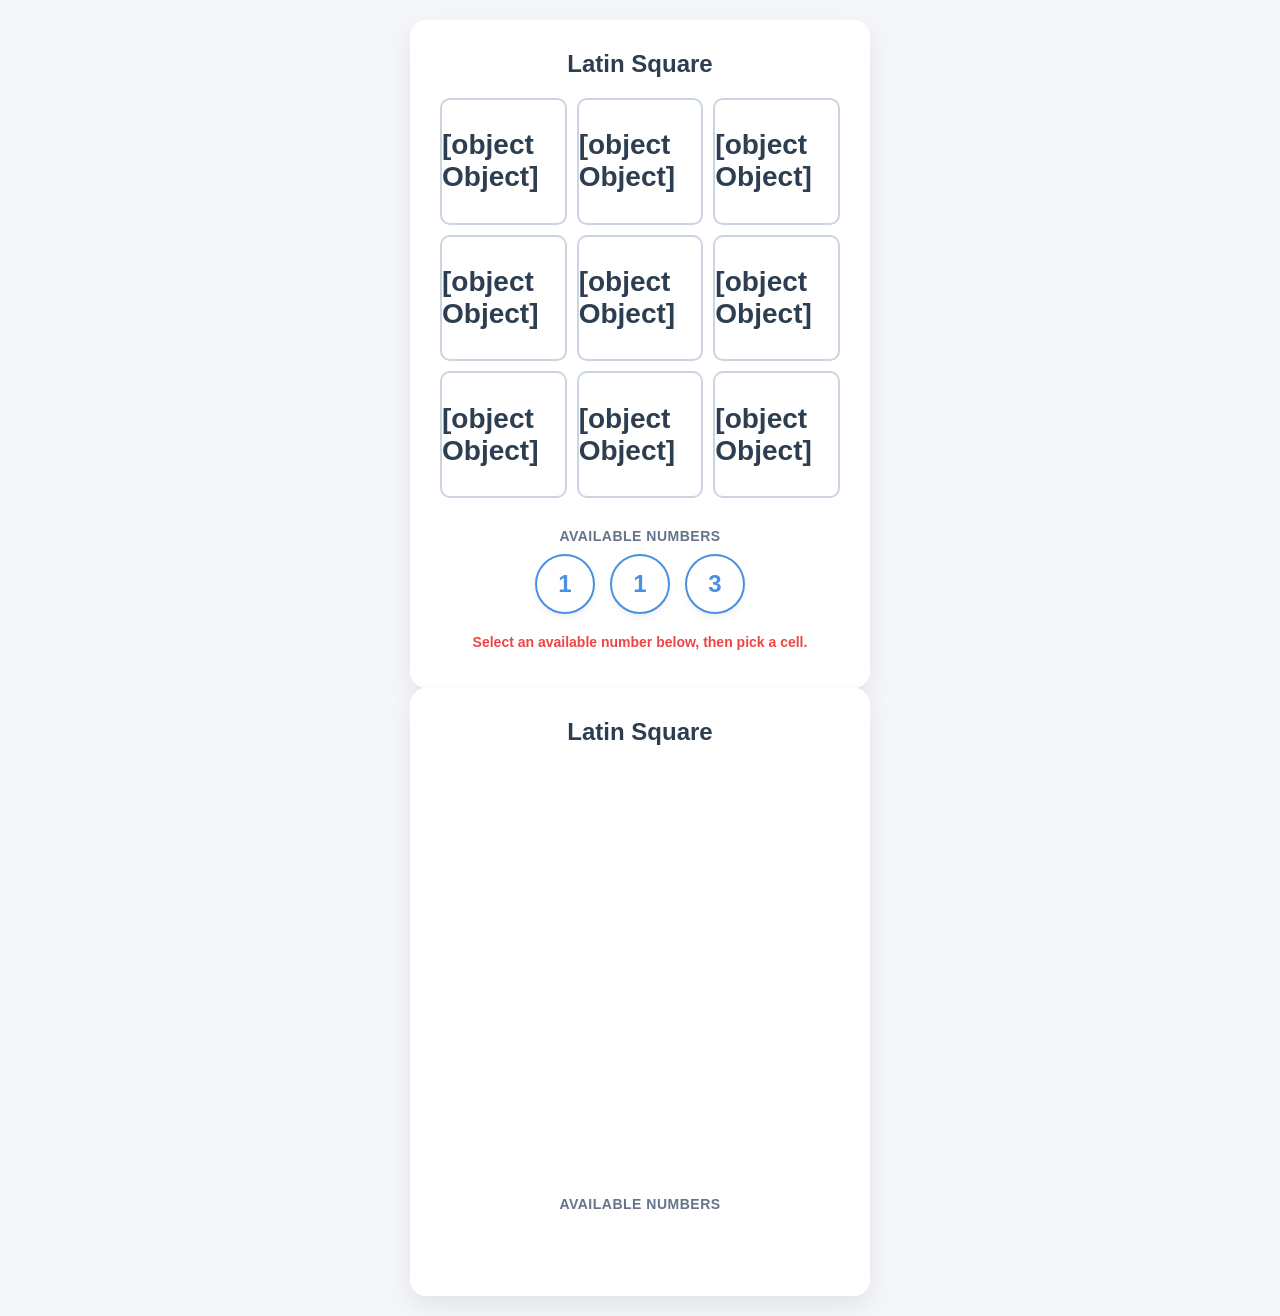
==== index.html @ 62bccc88 "Add files via upload" ====
<!-- V1 THIS ONLY GOES WITH latinSquare.JS AND HAD SOME BUGS DUE TO UI IMPLEMENTATION-->
 <!DOCTYPE html>
<html lang="en">
<head>
    <meta charset="UTF-8">
    <meta name="viewport" content="width=device-width, initial-scale=1.0">
    <title>Latin Square Puzzle Game</title>
    <style>
        :root {
            --bg-color: #f4f6f9;
            --card-bg: #ffffff;
            --primary-color: #4a90e2;
            --primary-hover: #357abd;
            --cell-bg: #eef2f7;
            --cell-filled: #ffffff;
            --text-color: #2c3e50;
            --border-color: #cbd5e1;
            --accent-color: #2ec4b6;
        }

        body {
            font-family: 'Segoe UI', Tahoma, Geneva, Verdana, sans-serif;
            background-color: var(--bg-color);
            color: var(--text-color);
            display: flex;
            flex-direction: column;
            align-items: center;
            justify-content: center;
            min-height: 100vh;
            margin: 0;
            padding: 20px;
            box-sizing: border-box;
        }

        .game-container {
            background: var(--card-bg);
            padding: 30px;
            border-radius: 16px;
            box-shadow: 0 10px 25px rgba(0, 0, 0, 0.08);
            display: flex;
            flex-direction: column;
            align-items: center;
            max-width: 400px;
            width: 100%;
        }

        h1 {
            margin-top: 0;
            margin-bottom: 20px;
            font-size: 24px;
            color: var(--text-color);
        }

        /* GRID STYLING */
        .grid-board {
            display: grid;
            grid-template-columns: repeat(3, 1fr);
            gap: 10px;
            width: 100%;
            aspect-ratio: 1;
            margin-bottom: 30px;
        }

        .cell {
            background-color: var(--cell-bg);
            border: 2px solid var(--border-color);
            border-radius: 10px;
            display: flex;
            align-items: center;
            justify-content: center;
            font-size: 28px;
            font-weight: bold;
            cursor: pointer;
            user-select: none;
            transition: all 0.2s ease;
        }

        .cell:hover {
            border-color: var(--primary-color);
            background-color: #e2e8f0;
        }

        .cell.filled {
            background-color: var(--cell-filled);
            cursor: default;
        }

        .cell.target-highlight {
            border-color: var(--primary-color);
            box-shadow: 0 0 0 3px rgba(74, 144, 226, 0.3);
        }

        /* CANDIDATE TRAY STYLING */
        .tray-label {
            font-size: 14px;
            font-weight: 600;
            color: #64748b;
            margin-bottom: 10px;
            text-transform: uppercase;
            letter-spacing: 0.5px;
        }

        .candidates-tray {
            display: flex;
            justify-content: center;
            gap: 15px;
            width: 100%;
            margin-bottom: 20px;
        }

        .candidate-btn {
            width: 60px;
            height: 60px;
            border-radius: 50%;
            border: 2px solid var(--primary-color);
            background-color: #ffffff;
            color: var(--primary-color);
            font-size: 24px;
            font-weight: bold;
            cursor: pointer;
            display: flex;
            align-items: center;
            justify-content: center;
            transition: all 0.2s ease;
            box-shadow: 0 4px 6px rgba(0, 0, 0, 0.05);
        }

        .candidate-btn:hover {
            transform: translateY(-2px);
            box-shadow: 0 6px 12px rgba(0, 0, 0, 0.1);
        }

        .candidate-btn.selected {
            background-color: var(--primary-color);
            color: #ffffff;
            transform: scale(1.1);
            box-shadow: 0 6px 12px rgba(74, 144, 226, 0.4);
        }

        .candidate-btn.empty-slot {
            border-color: #e2e8f0;
            background-color: #f8fafc;
            color: #cbd5e1;
            cursor: not-allowed;
            box-shadow: none;
            transform: none;
        }

        /* STATUS MESSAGE */
        .status-message {
            height: 24px;
            font-size: 14px;
            font-weight: 600;
            text-align: center;
            color: #ef4444;
        }

        .status-message.success {
            color: var(--accent-color);
        }
    </style>
</head>
<body>

    <div class="game-container">
        <h1>Latin Square</h1>

        <div id="gridBoard" class="grid-board"></div>

        <div class="tray-label">Available Numbers</div>
        <div id="candidatesTray" class="candidates-tray"></div>

        <div id="statusMessage" class="status-message"></div>
    </div>
    <script src="latinSquare.js"></script>
    <script>
        // GAME STATE
        /*let matrix = [
            [0, 2, 0],
            [2, 1, 3],
            [1, 3, 0]
        ];

        let availNums = [];*/
        let selectedCandidateIndex = null;

        // INITIALIZATION
        function initGame() {
            availNums = newAvailNums();
            renderGrid();
            renderCandidates();
            setStatus("Select an available number below, then pick a cell.");
        }

        // DOM RENDERERS
        function renderGrid() {
            const gridContainer = document.getElementById('gridBoard');
            gridContainer.innerHTML = '';

            for (let r = 0; r < matrix.length; r++) {
                for (let c = 0; c < matrix[r].length; c++) {
                    const cellVal = matrix[r][c];
                    const cellEl = document.createElement('div');
                    cellEl.className = `cell ${cellVal !== 0 ? 'filled' : ''}`;
                    
                    // Display blank for 0, otherwise show value
                    cellEl.textContent = cellVal === 0 ? '' : cellVal;
                    
                    // Add click action for playable cells
                    if (cellVal === 0) {
                        cellEl.addEventListener('click', () => handleCellClick(r, c));
                    }

                    gridContainer.appendChild(cellEl);
                }
            }
        }

        function renderCandidates() {
            const trayContainer = document.getElementById('candidatesTray');
            trayContainer.innerHTML = '';

            availNums.forEach((num, index) => {
                const btn = document.createElement('button');
                
                if (num === null || num === undefined) {
                    btn.className = 'candidate-btn empty-slot';
                    btn.textContent = '-';
                    btn.disabled = true;
                } else {
                    btn.className = `candidate-btn ${selectedCandidateIndex === index ? 'selected' : ''}`;
                    btn.textContent = num;
                    btn.addEventListener('click', () => handleCandidateSelect(index));
                }

                trayContainer.appendChild(btn);
            });
        }

        // EVENT HANDLERS
        function handleCandidateSelect(index) {
            if (availNums[index] === null) return;
            selectedCandidateIndex = index;
            renderCandidates();
            setStatus(`Selected number ${availNums[index]}. Now tap an empty cell.`, true);
        }

        function handleCellClick(r, c) {
            if (selectedCandidateIndex === null) {
                setStatus("Please select a candidate number first!");
                return;
            }

            const chosenNum = availNums[selectedCandidateIndex];
            const inputChoice = [chosenNum, r, c];

            // Execute move using your Engine logic
            const moveSuccess = UserInput(inputChoice, availNums);

            if (moveSuccess) {
                selectedCandidateIndex = null;
                renderGrid();
                renderCandidates();
            }
        }

        function setStatus(msg, isSuccess = false) {
            const statusEl = document.getElementById('statusMessage');
            statusEl.textContent = msg;
            statusEl.className = `status-message ${isSuccess ? 'success' : ''}`;
        }

        // GAME ENGINE LOGIC INTEGRATION
        /*function UserInput(inputChoice, availNum) {
            let myInput = Number(inputChoice[0]);
            let xPos = Number(inputChoice[1]); // row
            let yPos = Number(inputChoice[2]); // col
            let cellCord = xPos + '-' + yPos;

            if (availNum.includes(myInput)) {
                let legalMovesMap1 = get_legal_moves(matrix);
                let numCheck = legalMovesMap1.get(cellCord);

                if (numCheck && numCheck.includes(myInput)) {
                    // Place the move
                    matrix[xPos][yPos] = myInput;

                    // Remove from available candidates using splice
                    let myIndex = availNum.indexOf(myInput);
                    availNum.splice(myIndex, 1);

                    // Check for Row and Column clears
                    clearRow(xPos);
                    clearCol(yPos);

                    // Check if candidate tray is empty -> Refill if so
                    if (availNum.length === 0) {
                        availNums = newAvailNums();
                        setStatus("Cleared choices! Generated new candidate numbers.", true);
                    } else {
                        setStatus("Valid move!", true);
                    }

                    return true;
                } else {
                    setStatus("Illegal move! Cell conflicts with Row or Column.");
                    return false;
                }
            } else {
                setStatus("Selected number is no longer available.");
                return false;
            }
        }

        function clearRow(rown) {
            if (!matrix[rown].includes(0)) {
                setStatus(`Row ${rown + 1} Cleared!`, true);
                matrix[rown] = new Array(matrix[0].length).fill(0);
            }
        }

        function clearCol(coln) {
            let colValues = matrix.map(row => row[coln]);
            if (!colValues.includes(0)) {
                setStatus(`Column ${coln + 1} Cleared!`, true);
                for (let r = 0; r < matrix.length; r++) {
                    matrix[r][coln] = 0;
                }
            }
        }

        function newAvailNums() {
            let availCand = [];
            let n = matrix[0].length;

            while (availCand.length < n) {
                let randInt = Math.floor(Math.random() * n) + 1;
                let getCount1 = matrix.flat().filter(num => num === randInt).length;
                let newCount = availCand.filter(num => num === randInt).length;
                let totalCount = getCount1 + newCount;

                if (totalCount < n) {
                    availCand.push(randInt);
                }
            }
            return availCand;
        }

        function get_legal_moves(matrix) {
            let allowedNumbers = [];
            for (let i = 1; i <= matrix[0].length; i++) {
                allowedNumbers.push(i);
            }

            const legalMovesMap = new Map();
            let nRows = Array.from({ length: matrix.length }, () => []);
            let nCols = Array.from({ length: matrix.length }, () => []);

            for (let x = 0; x < matrix.length; x++) {
                for (let y = 0; y < matrix.length; y++) {
                    let cellValue = matrix[x][y];
                    if (cellValue !== 0) {
                        nRows[x].push(cellValue);
                        nCols[y].push(cellValue);
                    }
                }
            }

            for (let r = 0; r < matrix.length; r++) {
                for (let c = 0; c < matrix.length; c++) {
                    let currentCellValue = matrix[r][c];
                    let cellCordKey = r + "-" + c;

                    if (currentCellValue !== 0) {
                        legalMovesMap.set(cellCordKey, []);
                        continue;
                    }

                    let validNumsForCell = [];
                    for (let i = 0; i < allowedNumbers.length; i++) {
                        let targetNum = allowedNumbers[i];
                        let isInRow = nRows[r].includes(targetNum);
                        let isInCol = nCols[c].includes(targetNum);

                        if (!isInRow && !isInCol) {
                            validNumsForCell.push(targetNum);
                        }
                    }
                    legalMovesMap.set(cellCordKey, validNumsForCell);
                }
            }
            return legalMovesMap;
        }
*/
        // Start game on load
        window.onload = initGame;
    </script>
</body>
</html><!DOCTYPE html>
<html lang="en">
<head>
    <meta charset="UTF-8">
    <meta name="viewport" content="width=device-width, initial-scale=1.0">
    <title>Latin Square Puzzle Game</title>
    <style>
        :root {
            --bg-color: #f4f6f9;
            --card-bg: #ffffff;
            --primary-color: #4a90e2;
            --primary-hover: #357abd;
            --cell-bg: #eef2f7;
            --cell-filled: #ffffff;
            --text-color: #2c3e50;
            --border-color: #cbd5e1;
            --accent-color: #2ec4b6;
        }

        body {
            font-family: 'Segoe UI', Tahoma, Geneva, Verdana, sans-serif;
            background-color: var(--bg-color);
            color: var(--text-color);
            display: flex;
            flex-direction: column;
            align-items: center;
            justify-content: center;
            min-height: 100vh;
            margin: 0;
            padding: 20px;
            box-sizing: border-box;
        }

        .game-container {
            background: var(--card-bg);
            padding: 30px;
            border-radius: 16px;
            box-shadow: 0 10px 25px rgba(0, 0, 0, 0.08);
            display: flex;
            flex-direction: column;
            align-items: center;
            max-width: 400px;
            width: 100%;
        }

        h1 {
            margin-top: 0;
            margin-bottom: 20px;
            font-size: 24px;
            color: var(--text-color);
        }

        /* GRID STYLING */
        .grid-board {
            display: grid;
            grid-template-columns: repeat(3, 1fr);
            gap: 10px;
            width: 100%;
            aspect-ratio: 1;
            margin-bottom: 30px;
        }

        .cell {
            background-color: var(--cell-bg);
            border: 2px solid var(--border-color);
            border-radius: 10px;
            display: flex;
            align-items: center;
            justify-content: center;
            font-size: 28px;
            font-weight: bold;
            cursor: pointer;
            user-select: none;
            transition: all 0.2s ease;
        }

        .cell:hover {
            border-color: var(--primary-color);
            background-color: #e2e8f0;
        }

        .cell.filled {
            background-color: var(--cell-filled);
            cursor: default;
        }

        .cell.target-highlight {
            border-color: var(--primary-color);
            box-shadow: 0 0 0 3px rgba(74, 144, 226, 0.3);
        }

        /* CANDIDATE TRAY STYLING */
        .tray-label {
            font-size: 14px;
            font-weight: 600;
            color: #64748b;
            margin-bottom: 10px;
            text-transform: uppercase;
            letter-spacing: 0.5px;
        }

        .candidates-tray {
            display: flex;
            justify-content: center;
            gap: 15px;
            width: 100%;
            margin-bottom: 20px;
        }

        .candidate-btn {
            width: 60px;
            height: 60px;
            border-radius: 50%;
            border: 2px solid var(--primary-color);
            background-color: #ffffff;
            color: var(--primary-color);
            font-size: 24px;
            font-weight: bold;
            cursor: pointer;
            display: flex;
            align-items: center;
            justify-content: center;
            transition: all 0.2s ease;
            box-shadow: 0 4px 6px rgba(0, 0, 0, 0.05);
        }

        .candidate-btn:hover {
            transform: translateY(-2px);
            box-shadow: 0 6px 12px rgba(0, 0, 0, 0.1);
        }

        .candidate-btn.selected {
            background-color: var(--primary-color);
            color: #ffffff;
            transform: scale(1.1);
            box-shadow: 0 6px 12px rgba(74, 144, 226, 0.4);
        }

        .candidate-btn.empty-slot {
            border-color: #e2e8f0;
            background-color: #f8fafc;
            color: #cbd5e1;
            cursor: not-allowed;
            box-shadow: none;
            transform: none;
        }

        /* STATUS MESSAGE */
        .status-message {
            height: 24px;
            font-size: 14px;
            font-weight: 600;
            text-align: center;
            color: #ef4444;
        }

        .status-message.success {
            color: var(--accent-color);
        }
    </style>
</head>
<body>

    <div class="game-container">
        <h1>Latin Square</h1>

        <div id="gridBoard" class="grid-board"></div>

        <div class="tray-label">Available Numbers</div>
        <div id="candidatesTray" class="candidates-tray"></div>

        <div id="statusMessage" class="status-message"></div>
    </div>

</body>
</html>
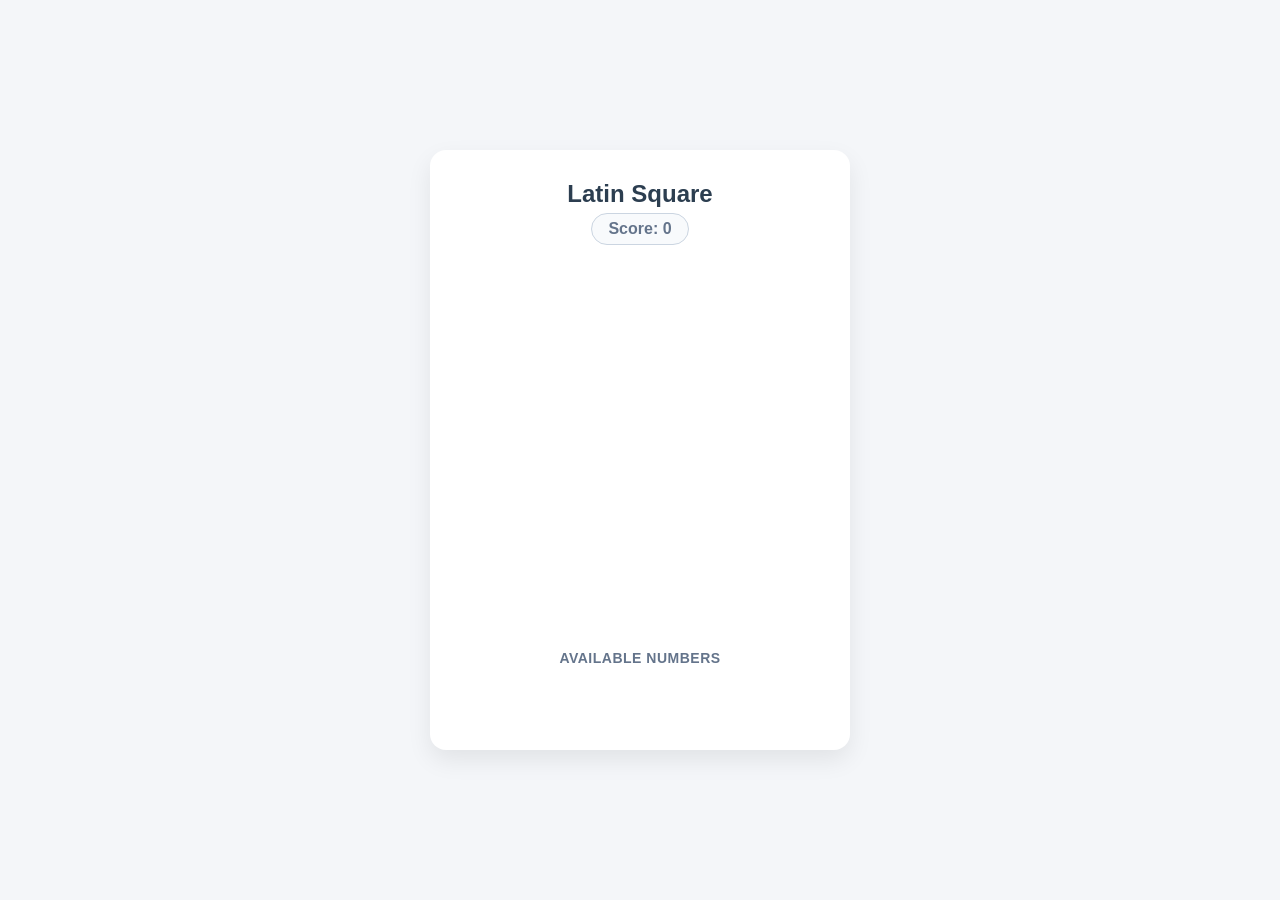
==== commit cde29346: "Rename index1.html to index.html" ====
--- a/index.html
+++ b/index.html
@@ -1,5 +1,4 @@
-<!-- V1 THIS ONLY GOES WITH latinSquare.JS AND HAD SOME BUGS DUE TO UI IMPLEMENTATION-->
- <!DOCTYPE html>
+<!DOCTYPE html>
 <html lang="en">
 <head>
     <meta charset="UTF-8">
@@ -10,7 +9,6 @@
             --bg-color: #f4f6f9;
             --card-bg: #ffffff;
             --primary-color: #4a90e2;
-            --primary-hover: #357abd;
             --cell-bg: #eef2f7;
             --cell-filled: #ffffff;
             --text-color: #2c3e50;
@@ -40,39 +38,55 @@
             display: flex;
             flex-direction: column;
             align-items: center;
-            max-width: 400px;
+            max-width: 360px;
             width: 100%;
         }
 
         h1 {
             margin-top: 0;
-            margin-bottom: 20px;
+            margin-bottom: 5px;
             font-size: 24px;
             color: var(--text-color);
         }
 
-        /* GRID STYLING */
+        /* SCORE BOARD STYLING */
+        .score-board {
+            font-size: 16px;
+            font-weight: 600;
+            color: #64748b;
+            margin-bottom: 20px;
+            background: #f8fafc;
+            padding: 6px 16px;
+            border-radius: 20px;
+            border: 1px solid var(--border-color);
+        }
+
+        /* FIXED GRID SIZING (Prevents resizing bugs) */
         .grid-board {
             display: grid;
             grid-template-columns: repeat(3, 1fr);
-            gap: 10px;
+            grid-template-rows: repeat(3, 1fr);
+            gap: 12px;
             width: 100%;
             aspect-ratio: 1;
-            margin-bottom: 30px;
+            margin-bottom: 25px;
         }
 
         .cell {
             background-color: var(--cell-bg);
             border: 2px solid var(--border-color);
-            border-radius: 10px;
-            display: flex;
-            align-items: center;
-            justify-content: center;
-            font-size: 28px;
+            border-radius: 12px;
+            display: flex;
+            align-items: center;
+            justify-content: center;
+            font-size: 32px;
             font-weight: bold;
             cursor: pointer;
             user-select: none;
-            transition: all 0.2s ease;
+            transition: all 0.3s ease;
+            box-sizing: border-box;
+            width: 100%;
+            height: 100%;
         }
 
         .cell:hover {
@@ -85,12 +99,23 @@
             cursor: default;
         }
 
-        .cell.target-highlight {
-            border-color: var(--primary-color);
-            box-shadow: 0 0 0 3px rgba(74, 144, 226, 0.3);
-        }
-
-        /* CANDIDATE TRAY STYLING */
+        /* FULL-CELL ICE / FROST STYLING */
+        .cell.hp-2 {
+            background: linear-gradient(135deg, #e0f2fe 0%, #bae6fd 100%);
+            border-color: #38bdf8;
+            color: #0369a1;
+            box-shadow: inset 0 0 10px rgba(56, 189, 248, 0.4);
+        }
+
+        .cell.hp-3 {
+            background: linear-gradient(135deg, #7dd3fc 0%, #0284c7 100%);
+            border-color: #0284c7;
+            color: #f0f9ff;
+            text-shadow: 0 1px 3px rgba(0,0,0,0.3);
+            box-shadow: inset 0 0 15px rgba(255, 255, 255, 0.7), 0 4px 12px rgba(2, 132, 199, 0.3);
+        }
+
+        /* CANDIDATE TRAY */
         .tray-label {
             font-size: 14px;
             font-weight: 600;
@@ -134,7 +159,6 @@
             background-color: var(--primary-color);
             color: #ffffff;
             transform: scale(1.1);
-            box-shadow: 0 6px 12px rgba(74, 144, 226, 0.4);
         }
 
         .candidate-btn.empty-slot {
@@ -146,7 +170,6 @@
             transform: none;
         }
 
-        /* STATUS MESSAGE */
         .status-message {
             height: 24px;
             font-size: 14px;
@@ -164,6 +187,7 @@
 
     <div class="game-container">
         <h1>Latin Square</h1>
+        <div class="score-board">Score: <span id="scoreVal">0</span></div>
 
         <div id="gridBoard" class="grid-board"></div>
 
@@ -172,403 +196,17 @@
 
         <div id="statusMessage" class="status-message"></div>
     </div>
-    <script src="latinSquare.js"></script>
-    <script>
-        // GAME STATE
-        /*let matrix = [
-            [0, 2, 0],
-            [2, 1, 3],
-            [1, 3, 0]
-        ];
-
-        let availNums = [];*/
-        let selectedCandidateIndex = null;
-
-        // INITIALIZATION
-        function initGame() {
-            availNums = newAvailNums();
-            renderGrid();
-            renderCandidates();
-            setStatus("Select an available number below, then pick a cell.");
-        }
-
-        // DOM RENDERERS
-        function renderGrid() {
-            const gridContainer = document.getElementById('gridBoard');
-            gridContainer.innerHTML = '';
-
-            for (let r = 0; r < matrix.length; r++) {
-                for (let c = 0; c < matrix[r].length; c++) {
-                    const cellVal = matrix[r][c];
-                    const cellEl = document.createElement('div');
-                    cellEl.className = `cell ${cellVal !== 0 ? 'filled' : ''}`;
-                    
-                    // Display blank for 0, otherwise show value
-                    cellEl.textContent = cellVal === 0 ? '' : cellVal;
-                    
-                    // Add click action for playable cells
-                    if (cellVal === 0) {
-                        cellEl.addEventListener('click', () => handleCellClick(r, c));
-                    }
-
-                    gridContainer.appendChild(cellEl);
-                }
-            }
-        }
-
-        function renderCandidates() {
-            const trayContainer = document.getElementById('candidatesTray');
-            trayContainer.innerHTML = '';
-
-            availNums.forEach((num, index) => {
-                const btn = document.createElement('button');
-                
-                if (num === null || num === undefined) {
-                    btn.className = 'candidate-btn empty-slot';
-                    btn.textContent = '-';
-                    btn.disabled = true;
-                } else {
-                    btn.className = `candidate-btn ${selectedCandidateIndex === index ? 'selected' : ''}`;
-                    btn.textContent = num;
-                    btn.addEventListener('click', () => handleCandidateSelect(index));
-                }
-
-                trayContainer.appendChild(btn);
-            });
-        }
-
-        // EVENT HANDLERS
-        function handleCandidateSelect(index) {
-            if (availNums[index] === null) return;
-            selectedCandidateIndex = index;
-            renderCandidates();
-            setStatus(`Selected number ${availNums[index]}. Now tap an empty cell.`, true);
-        }
-
-        function handleCellClick(r, c) {
-            if (selectedCandidateIndex === null) {
-                setStatus("Please select a candidate number first!");
-                return;
-            }
-
-            const chosenNum = availNums[selectedCandidateIndex];
-            const inputChoice = [chosenNum, r, c];
-
-            // Execute move using your Engine logic
-            const moveSuccess = UserInput(inputChoice, availNums);
-
-            if (moveSuccess) {
-                selectedCandidateIndex = null;
-                renderGrid();
-                renderCandidates();
-            }
-        }
-
-        function setStatus(msg, isSuccess = false) {
-            const statusEl = document.getElementById('statusMessage');
-            statusEl.textContent = msg;
-            statusEl.className = `status-message ${isSuccess ? 'success' : ''}`;
-        }
-
-        // GAME ENGINE LOGIC INTEGRATION
-        /*function UserInput(inputChoice, availNum) {
-            let myInput = Number(inputChoice[0]);
-            let xPos = Number(inputChoice[1]); // row
-            let yPos = Number(inputChoice[2]); // col
-            let cellCord = xPos + '-' + yPos;
-
-            if (availNum.includes(myInput)) {
-                let legalMovesMap1 = get_legal_moves(matrix);
-                let numCheck = legalMovesMap1.get(cellCord);
-
-                if (numCheck && numCheck.includes(myInput)) {
-                    // Place the move
-                    matrix[xPos][yPos] = myInput;
-
-                    // Remove from available candidates using splice
-                    let myIndex = availNum.indexOf(myInput);
-                    availNum.splice(myIndex, 1);
-
-                    // Check for Row and Column clears
-                    clearRow(xPos);
-                    clearCol(yPos);
-
-                    // Check if candidate tray is empty -> Refill if so
-                    if (availNum.length === 0) {
-                        availNums = newAvailNums();
-                        setStatus("Cleared choices! Generated new candidate numbers.", true);
-                    } else {
-                        setStatus("Valid move!", true);
-                    }
-
-                    return true;
-                } else {
-                    setStatus("Illegal move! Cell conflicts with Row or Column.");
-                    return false;
-                }
-            } else {
-                setStatus("Selected number is no longer available.");
-                return false;
-            }
-        }
-
-        function clearRow(rown) {
-            if (!matrix[rown].includes(0)) {
-                setStatus(`Row ${rown + 1} Cleared!`, true);
-                matrix[rown] = new Array(matrix[0].length).fill(0);
-            }
-        }
-
-        function clearCol(coln) {
-            let colValues = matrix.map(row => row[coln]);
-            if (!colValues.includes(0)) {
-                setStatus(`Column ${coln + 1} Cleared!`, true);
-                for (let r = 0; r < matrix.length; r++) {
-                    matrix[r][coln] = 0;
-                }
-            }
-        }
-
-        function newAvailNums() {
-            let availCand = [];
-            let n = matrix[0].length;
-
-            while (availCand.length < n) {
-                let randInt = Math.floor(Math.random() * n) + 1;
-                let getCount1 = matrix.flat().filter(num => num === randInt).length;
-                let newCount = availCand.filter(num => num === randInt).length;
-                let totalCount = getCount1 + newCount;
-
-                if (totalCount < n) {
-                    availCand.push(randInt);
-                }
-            }
-            return availCand;
-        }
-
-        function get_legal_moves(matrix) {
-            let allowedNumbers = [];
-            for (let i = 1; i <= matrix[0].length; i++) {
-                allowedNumbers.push(i);
-            }
-
-            const legalMovesMap = new Map();
-            let nRows = Array.from({ length: matrix.length }, () => []);
-            let nCols = Array.from({ length: matrix.length }, () => []);
-
-            for (let x = 0; x < matrix.length; x++) {
-                for (let y = 0; y < matrix.length; y++) {
-                    let cellValue = matrix[x][y];
-                    if (cellValue !== 0) {
-                        nRows[x].push(cellValue);
-                        nCols[y].push(cellValue);
-                    }
-                }
-            }
-
-            for (let r = 0; r < matrix.length; r++) {
-                for (let c = 0; c < matrix.length; c++) {
-                    let currentCellValue = matrix[r][c];
-                    let cellCordKey = r + "-" + c;
-
-                    if (currentCellValue !== 0) {
-                        legalMovesMap.set(cellCordKey, []);
-                        continue;
-                    }
-
-                    let validNumsForCell = [];
-                    for (let i = 0; i < allowedNumbers.length; i++) {
-                        let targetNum = allowedNumbers[i];
-                        let isInRow = nRows[r].includes(targetNum);
-                        let isInCol = nCols[c].includes(targetNum);
-
-                        if (!isInRow && !isInCol) {
-                            validNumsForCell.push(targetNum);
-                        }
-                    }
-                    legalMovesMap.set(cellCordKey, validNumsForCell);
-                }
-            }
-            return legalMovesMap;
-        }
-*/
-        // Start game on load
-        window.onload = initGame;
-    </script>
+
+    <!-- GAME OVER MODAL -->
+    <div id="gameOverModal" style="display: none; position: fixed; top: 0; left: 0; width: 100%; height: 100%; background: rgba(0,0,0,0.5); justify-content: center; align-items: center; z-index: 1000;">
+        <div style="background: white; padding: 30px; border-radius: 16px; text-align: center; box-shadow: 0 10px 25px rgba(0,0,0,0.2); max-width: 300px; width: 90%;">
+            <h2 style="margin-top: 0; color: #ef4444;">Game Over!</h2>
+            <p style="color: #64748b; margin-bottom: 20px;">Your board is soft-locked. You ran out of valid moves!</p>
+            <button onclick="restartGame()" style="background: #4a90e2; color: white; border: none; padding: 12px 24px; font-size: 16px; font-weight: bold; border-radius: 8px; cursor: pointer;">Play Again</button>
+        </div>
+    </div>
+
+    <script src="latinsquare.js"></script>
+    <script src="rendering.js"></script>
 </body>
-</html><!DOCTYPE html>
-<html lang="en">
-<head>
-    <meta charset="UTF-8">
-    <meta name="viewport" content="width=device-width, initial-scale=1.0">
-    <title>Latin Square Puzzle Game</title>
-    <style>
-        :root {
-            --bg-color: #f4f6f9;
-            --card-bg: #ffffff;
-            --primary-color: #4a90e2;
-            --primary-hover: #357abd;
-            --cell-bg: #eef2f7;
-            --cell-filled: #ffffff;
-            --text-color: #2c3e50;
-            --border-color: #cbd5e1;
-            --accent-color: #2ec4b6;
-        }
-
-        body {
-            font-family: 'Segoe UI', Tahoma, Geneva, Verdana, sans-serif;
-            background-color: var(--bg-color);
-            color: var(--text-color);
-            display: flex;
-            flex-direction: column;
-            align-items: center;
-            justify-content: center;
-            min-height: 100vh;
-            margin: 0;
-            padding: 20px;
-            box-sizing: border-box;
-        }
-
-        .game-container {
-            background: var(--card-bg);
-            padding: 30px;
-            border-radius: 16px;
-            box-shadow: 0 10px 25px rgba(0, 0, 0, 0.08);
-            display: flex;
-            flex-direction: column;
-            align-items: center;
-            max-width: 400px;
-            width: 100%;
-        }
-
-        h1 {
-            margin-top: 0;
-            margin-bottom: 20px;
-            font-size: 24px;
-            color: var(--text-color);
-        }
-
-        /* GRID STYLING */
-        .grid-board {
-            display: grid;
-            grid-template-columns: repeat(3, 1fr);
-            gap: 10px;
-            width: 100%;
-            aspect-ratio: 1;
-            margin-bottom: 30px;
-        }
-
-        .cell {
-            background-color: var(--cell-bg);
-            border: 2px solid var(--border-color);
-            border-radius: 10px;
-            display: flex;
-            align-items: center;
-            justify-content: center;
-            font-size: 28px;
-            font-weight: bold;
-            cursor: pointer;
-            user-select: none;
-            transition: all 0.2s ease;
-        }
-
-        .cell:hover {
-            border-color: var(--primary-color);
-            background-color: #e2e8f0;
-        }
-
-        .cell.filled {
-            background-color: var(--cell-filled);
-            cursor: default;
-        }
-
-        .cell.target-highlight {
-            border-color: var(--primary-color);
-            box-shadow: 0 0 0 3px rgba(74, 144, 226, 0.3);
-        }
-
-        /* CANDIDATE TRAY STYLING */
-        .tray-label {
-            font-size: 14px;
-            font-weight: 600;
-            color: #64748b;
-            margin-bottom: 10px;
-            text-transform: uppercase;
-            letter-spacing: 0.5px;
-        }
-
-        .candidates-tray {
-            display: flex;
-            justify-content: center;
-            gap: 15px;
-            width: 100%;
-            margin-bottom: 20px;
-        }
-
-        .candidate-btn {
-            width: 60px;
-            height: 60px;
-            border-radius: 50%;
-            border: 2px solid var(--primary-color);
-            background-color: #ffffff;
-            color: var(--primary-color);
-            font-size: 24px;
-            font-weight: bold;
-            cursor: pointer;
-            display: flex;
-            align-items: center;
-            justify-content: center;
-            transition: all 0.2s ease;
-            box-shadow: 0 4px 6px rgba(0, 0, 0, 0.05);
-        }
-
-        .candidate-btn:hover {
-            transform: translateY(-2px);
-            box-shadow: 0 6px 12px rgba(0, 0, 0, 0.1);
-        }
-
-        .candidate-btn.selected {
-            background-color: var(--primary-color);
-            color: #ffffff;
-            transform: scale(1.1);
-            box-shadow: 0 6px 12px rgba(74, 144, 226, 0.4);
-        }
-
-        .candidate-btn.empty-slot {
-            border-color: #e2e8f0;
-            background-color: #f8fafc;
-            color: #cbd5e1;
-            cursor: not-allowed;
-            box-shadow: none;
-            transform: none;
-        }
-
-        /* STATUS MESSAGE */
-        .status-message {
-            height: 24px;
-            font-size: 14px;
-            font-weight: 600;
-            text-align: center;
-            color: #ef4444;
-        }
-
-        .status-message.success {
-            color: var(--accent-color);
-        }
-    </style>
-</head>
-<body>
-
-    <div class="game-container">
-        <h1>Latin Square</h1>
-
-        <div id="gridBoard" class="grid-board"></div>
-
-        <div class="tray-label">Available Numbers</div>
-        <div id="candidatesTray" class="candidates-tray"></div>
-
-        <div id="statusMessage" class="status-message"></div>
-    </div>
-
-</body>
-</html>+</html>
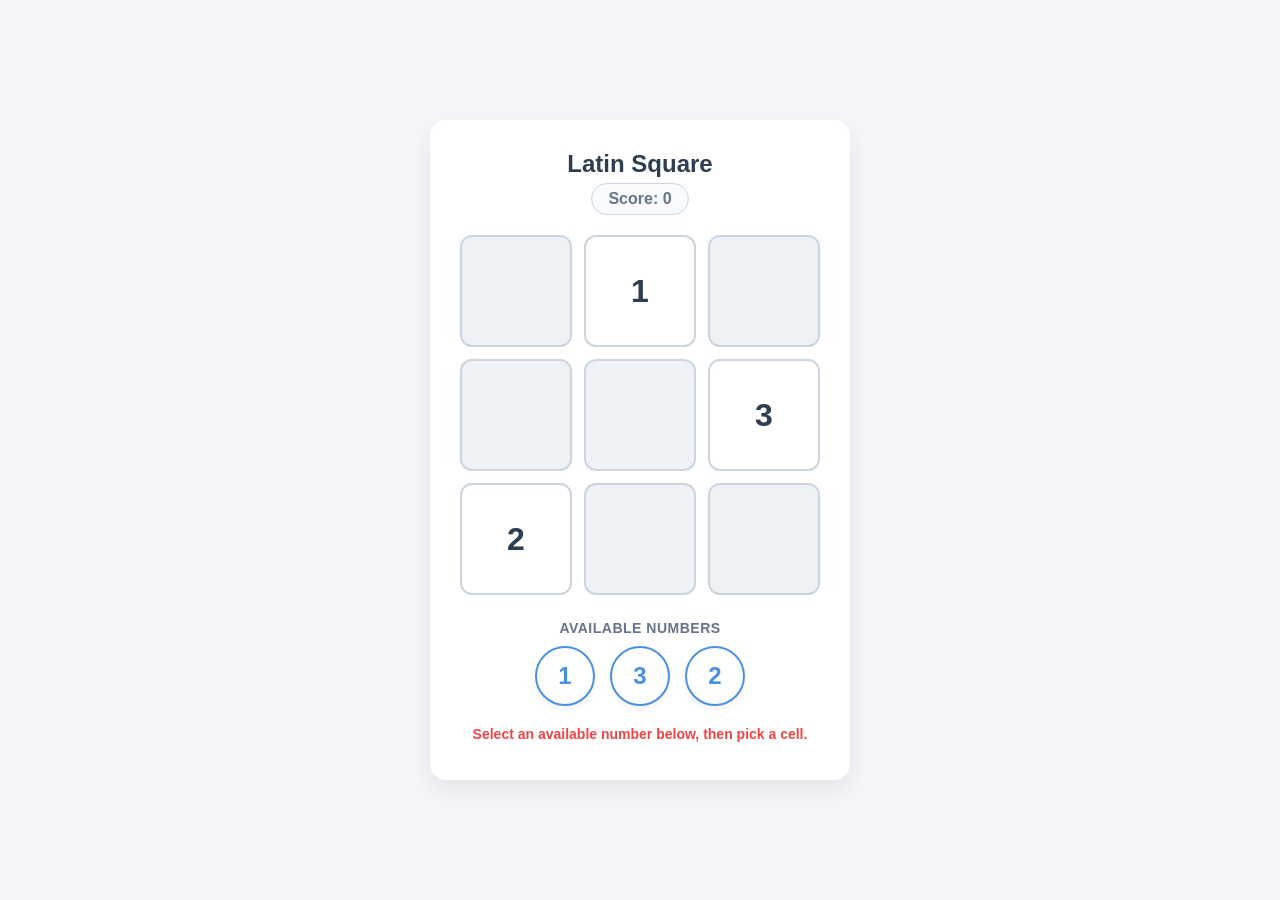
==== commit 7de6fa31: "Update index.html" ====
--- a/index.html
+++ b/index.html
@@ -206,7 +206,7 @@
         </div>
     </div>
 
-    <script src="latinsquare.js"></script>
-    <script src="rendering.js"></script>
+    <script src="./latinSquare.js"></script>
+    <script src="./rendering.js"></script>
 </body>
 </html>
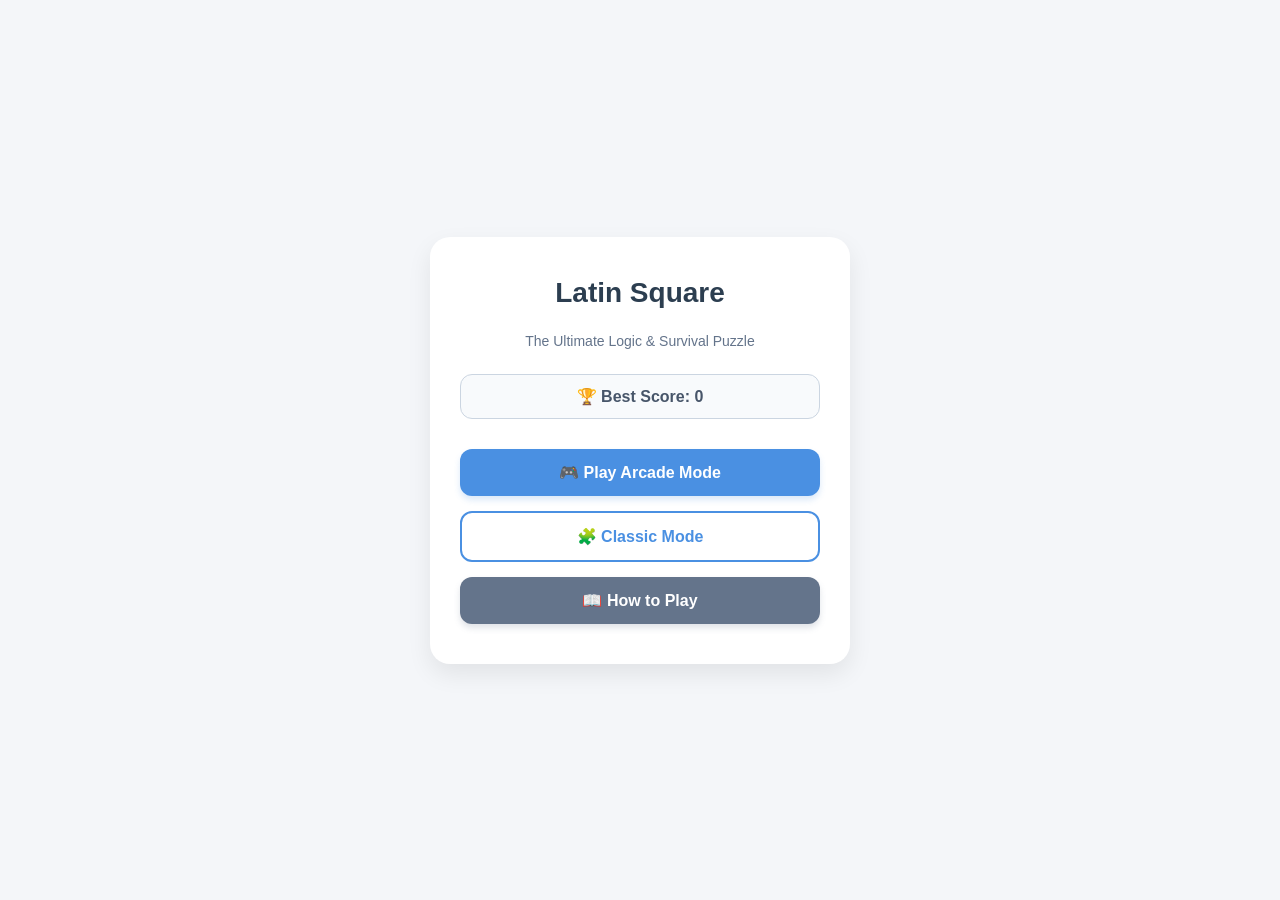
==== commit e7cd3a51: "Rename homepage.html to index.html" ====
--- a/index.html
+++ b/index.html
@@ -3,14 +3,12 @@
 <head>
     <meta charset="UTF-8">
     <meta name="viewport" content="width=device-width, initial-scale=1.0">
-    <title>Latin Square Puzzle Game</title>
+    <title>Latin Square Puzzle - Home</title>
     <style>
         :root {
             --bg-color: #f4f6f9;
             --card-bg: #ffffff;
             --primary-color: #4a90e2;
-            --cell-bg: #eef2f7;
-            --cell-filled: #ffffff;
             --text-color: #2c3e50;
             --border-color: #cbd5e1;
             --accent-color: #2ec4b6;
@@ -30,183 +28,121 @@
             box-sizing: border-box;
         }
 
-        .game-container {
+        .menu-container {
             background: var(--card-bg);
-            padding: 30px;
-            border-radius: 16px;
+            padding: 40px 30px;
+            border-radius: 20px;
             box-shadow: 0 10px 25px rgba(0, 0, 0, 0.08);
             display: flex;
             flex-direction: column;
             align-items: center;
             max-width: 360px;
             width: 100%;
+            text-align: center;
         }
 
         h1 {
             margin-top: 0;
-            margin-bottom: 5px;
-            font-size: 24px;
+            margin-bottom: 10px;
+            font-size: 28px;
             color: var(--text-color);
         }
 
-        /* SCORE BOARD STYLING */
-        .score-board {
-            font-size: 16px;
-            font-weight: 600;
+        p.subtitle {
             color: #64748b;
-            margin-bottom: 20px;
-            background: #f8fafc;
-            padding: 6px 16px;
-            border-radius: 20px;
-            border: 1px solid var(--border-color);
-        }
-
-        /* FIXED GRID SIZING (Prevents resizing bugs) */
-        .grid-board {
-            display: grid;
-            grid-template-columns: repeat(3, 1fr);
-            grid-template-rows: repeat(3, 1fr);
-            gap: 12px;
-            width: 100%;
-            aspect-ratio: 1;
+            font-size: 14px;
             margin-bottom: 25px;
         }
 
-        .cell {
-            background-color: var(--cell-bg);
-            border: 2px solid var(--border-color);
+        .high-score-banner {
+            background: #f8fafc;
+            border: 1px solid var(--border-color);
+            padding: 12px 20px;
             border-radius: 12px;
-            display: flex;
-            align-items: center;
-            justify-content: center;
-            font-size: 32px;
-            font-weight: bold;
-            cursor: pointer;
-            user-select: none;
-            transition: all 0.3s ease;
+            font-size: 16px;
+            font-weight: 600;
+            color: #475569;
+            margin-bottom: 30px;
+            width: 100%;
             box-sizing: border-box;
-            width: 100%;
-            height: 100%;
         }
 
-        .cell:hover {
-            border-color: var(--primary-color);
-            background-color: #e2e8f0;
+        .menu-buttons {
+            display: flex;
+            flex-direction: column;
+            gap: 15px;
+            width: 100%;
         }
 
-        .cell.filled {
-            background-color: var(--cell-filled);
-            cursor: default;
+        .btn {
+            background-color: var(--primary-color);
+            color: white;
+            border: none;
+            padding: 14px;
+            font-size: 16px;
+            font-weight: bold;
+            border-radius: 12px;
+            cursor: pointer;
+            text-decoration: none;
+            transition: all 0.2s ease;
+            box-shadow: 0 4px 6px rgba(74, 144, 226, 0.2);
+            display: block;
+            box-sizing: border-box;
         }
 
-        /* FULL-CELL ICE / FROST STYLING */
-        .cell.hp-2 {
-            background: linear-gradient(135deg, #e0f2fe 0%, #bae6fd 100%);
-            border-color: #38bdf8;
-            color: #0369a1;
-            box-shadow: inset 0 0 10px rgba(56, 189, 248, 0.4);
+        .btn:hover {
+            transform: translateY(-2px);
+            box-shadow: 0 6px 12px rgba(74, 144, 226, 0.3);
         }
 
-        .cell.hp-3 {
-            background: linear-gradient(135deg, #7dd3fc 0%, #0284c7 100%);
-            border-color: #0284c7;
-            color: #f0f9ff;
-            text-shadow: 0 1px 3px rgba(0,0,0,0.3);
-            box-shadow: inset 0 0 15px rgba(255, 255, 255, 0.7), 0 4px 12px rgba(2, 132, 199, 0.3);
+        .btn-secondary {
+            background-color: #ffffff;
+            color: var(--primary-color);
+            border: 2px solid var(--primary-color);
+            box-shadow: none;
         }
 
-        /* CANDIDATE TRAY */
-        .tray-label {
-            font-size: 14px;
-            font-weight: 600;
-            color: #64748b;
-            margin-bottom: 10px;
-            text-transform: uppercase;
-            letter-spacing: 0.5px;
+        .btn-secondary:hover {
+            background-color: #f0f7ff;
         }
 
-        .candidates-tray {
-            display: flex;
-            justify-content: center;
-            gap: 15px;
-            width: 100%;
-            margin-bottom: 20px;
+        .btn-info {
+            background-color: #64748b;
+            box-shadow: 0 4px 6px rgba(100, 116, 139, 0.2);
         }
-
-        .candidate-btn {
-            width: 60px;
-            height: 60px;
-            border-radius: 50%;
-            border: 2px solid var(--primary-color);
-            background-color: #ffffff;
-            color: var(--primary-color);
-            font-size: 24px;
-            font-weight: bold;
-            cursor: pointer;
-            display: flex;
-            align-items: center;
-            justify-content: center;
-            transition: all 0.2s ease;
-            box-shadow: 0 4px 6px rgba(0, 0, 0, 0.05);
-        }
-
-        .candidate-btn:hover {
-            transform: translateY(-2px);
-            box-shadow: 0 6px 12px rgba(0, 0, 0, 0.1);
-        }
-
-        .candidate-btn.selected {
-            background-color: var(--primary-color);
-            color: #ffffff;
-            transform: scale(1.1);
-        }
-
-        .candidate-btn.empty-slot {
-            border-color: #e2e8f0;
-            background-color: #f8fafc;
-            color: #cbd5e1;
-            cursor: not-allowed;
-            box-shadow: none;
-            transform: none;
-        }
-
-        .status-message {
-            height: 24px;
-            font-size: 14px;
-            font-weight: 600;
-            text-align: center;
-            color: #ef4444;
-        }
-
-        .status-message.success {
-            color: var(--accent-color);
+        
+        .btn-info:hover {
+            background-color: #475569;
         }
     </style>
 </head>
 <body>
 
-    <div class="game-container">
+    <div class="menu-container">
         <h1>Latin Square</h1>
-        <div class="score-board">Score: <span id="scoreVal">0</span></div>
+        <p class="subtitle">The Ultimate Logic & Survival Puzzle</p>
 
-        <div id="gridBoard" class="grid-board"></div>
+        <div class="high-score-banner">
+            🏆 Best Score: <span id="homeHighScore">0</span>
+        </div>
 
-        <div class="tray-label">Available Numbers</div>
-        <div id="candidatesTray" class="candidates-tray"></div>
-
-        <div id="statusMessage" class="status-message"></div>
-    </div>
-
-    <!-- GAME OVER MODAL -->
-    <div id="gameOverModal" style="display: none; position: fixed; top: 0; left: 0; width: 100%; height: 100%; background: rgba(0,0,0,0.5); justify-content: center; align-items: center; z-index: 1000;">
-        <div style="background: white; padding: 30px; border-radius: 16px; text-align: center; box-shadow: 0 10px 25px rgba(0,0,0,0.2); max-width: 300px; width: 90%;">
-            <h2 style="margin-top: 0; color: #ef4444;">Game Over!</h2>
-            <p style="color: #64748b; margin-bottom: 20px;">Your board is soft-locked. You ran out of valid moves!</p>
-            <button onclick="restartGame()" style="background: #4a90e2; color: white; border: none; padding: 12px 24px; font-size: 16px; font-weight: bold; border-radius: 8px; cursor: pointer;">Play Again</button>
+        <div class="menu-buttons">
+            <!-- Main arcade survival mode -->
+            <a href="latinSquare.html" class="btn">🎮 Play Arcade Mode</a>
+            
+            <!-- Future placeholders -->
+            <a href="classic.html" class="btn btn-secondary">🧩 Classic Mode</a>
+            <a href="info.html" class="btn btn-info">📖 How to Play</a>
         </div>
     </div>
 
-    <script src="./latinSquare.js"></script>
-    <script src="./rendering.js"></script>
+    <script>
+        // Automatically fetch and display the high score from local storage
+        window.addEventListener('DOMContentLoaded', () => {
+            const savedHighScore = localStorage.getItem('latinSquareHighScore') || 0;
+            document.getElementById('homeHighScore').textContent = savedHighScore;
+        });
+    </script>
+
 </body>
 </html>
